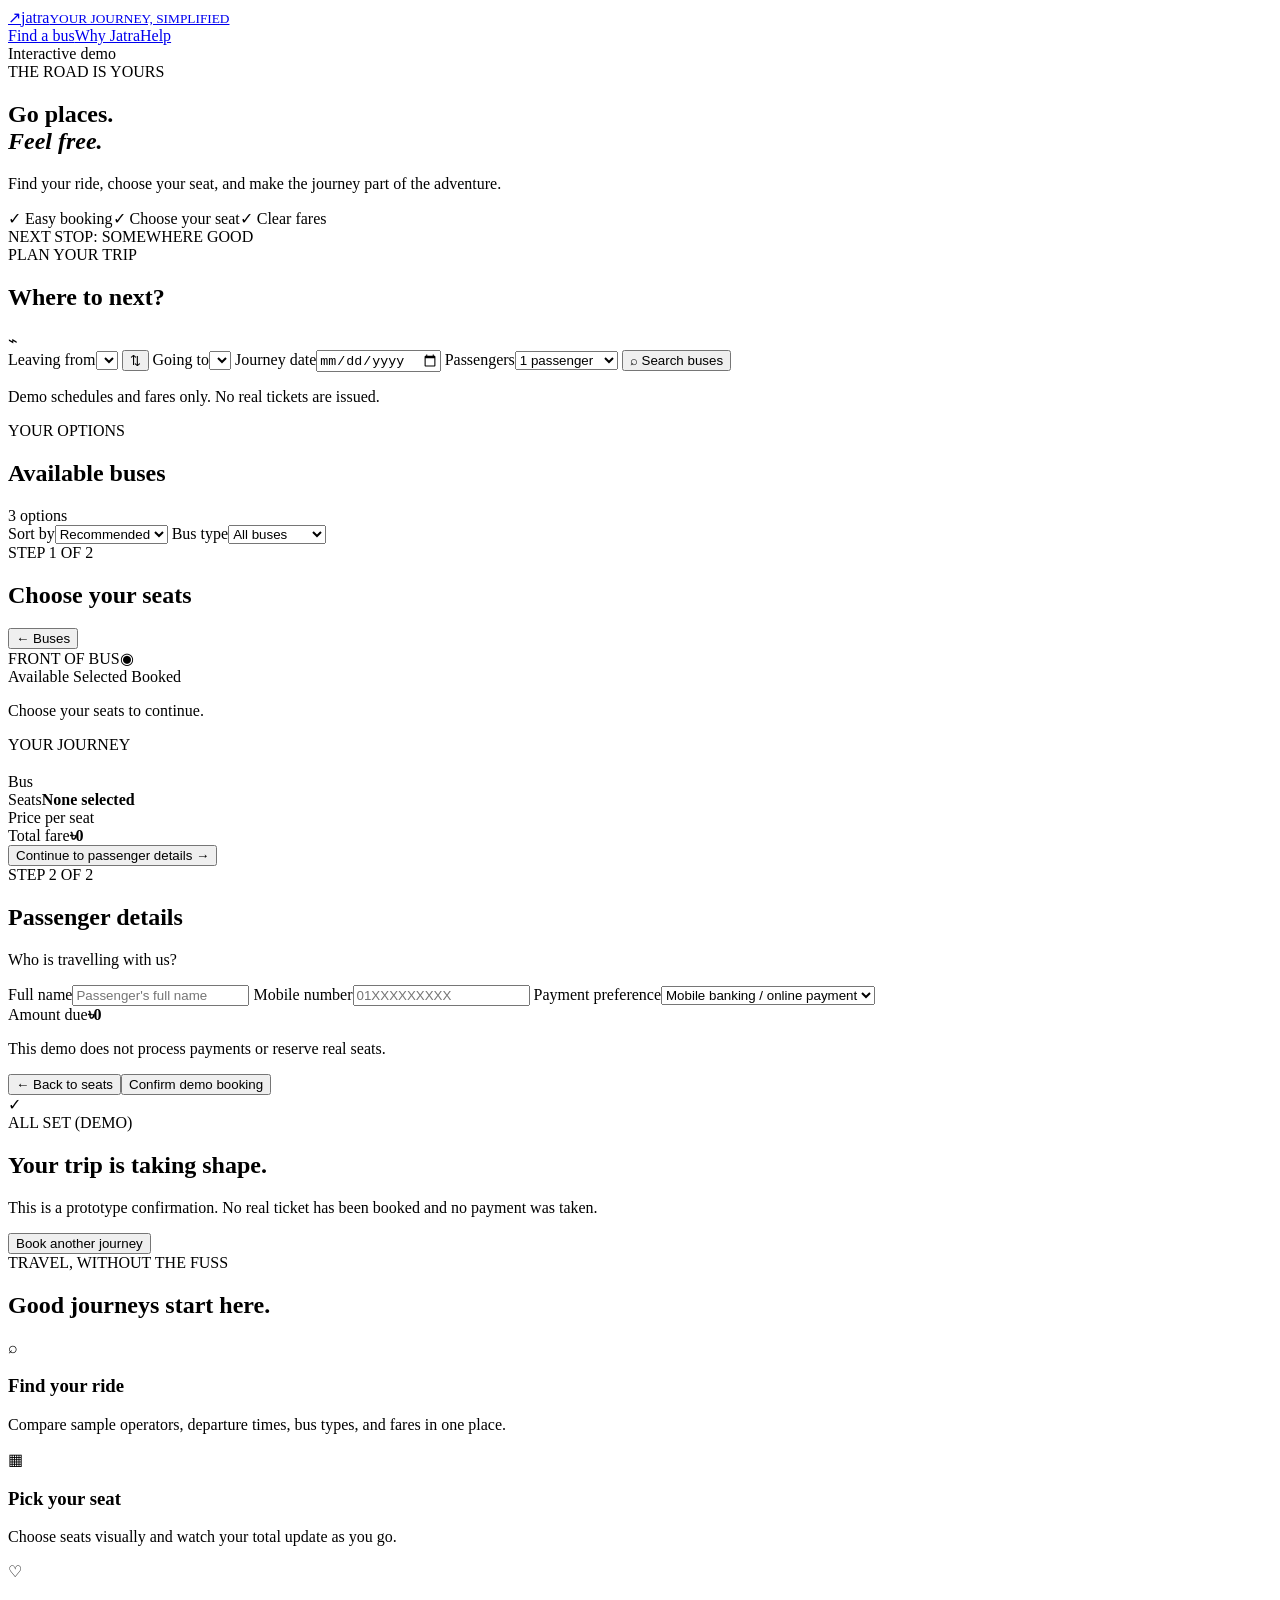
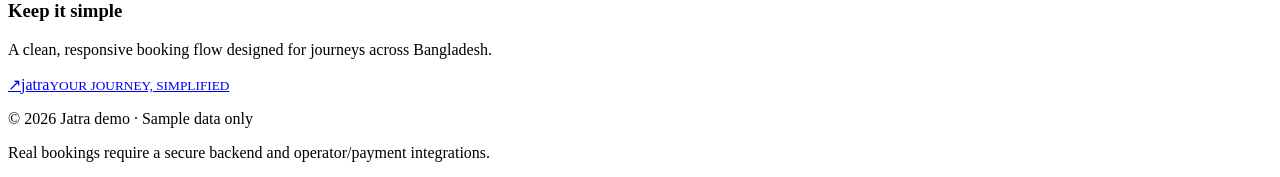
==== index.html @ 2f1dbddf "Add Jatra bus booking homepage" ====
<!doctype html>
<html lang="en">
<head>
  <meta charset="utf-8" />
  <meta name="viewport" content="width=device-width, initial-scale=1" />
  <meta name="theme-color" content="#102e40" />
  <meta name="description" content="Jatra is an interactive Bangladesh bus booking demo. Search routes, choose seats and calculate fares." />
  <title>Jatra — Bus Booking</title>
  <link rel="stylesheet" href="styles.css" />
</head>
<body>
  <header class="topbar">
    <a class="brand" href="#"><span class="brand-mark">↗</span><span>jatra<small>YOUR JOURNEY, SIMPLIFIED</small></span></a>
    <nav><a href="#search">Find a bus</a><a href="#why">Why Jatra</a><a href="#help">Help</a></nav>
    <span class="demo-pill">Interactive demo</span>
  </header>
  <main>
    <section class="hero">
      <div class="hero-copy">
        <span class="eyebrow">THE ROAD IS YOURS</span>
        <h1>Go places.<br><em>Feel free.</em></h1>
        <p>Find your ride, choose your seat, and make the journey part of the adventure.</p>
        <div class="hero-points"><span>✓ Easy booking</span><span>✓ Choose your seat</span><span>✓ Clear fares</span></div>
      </div>
      <div class="hero-art" role="img" aria-label="Illustration of a coach travelling through green hills">
        <div class="sun"></div><div class="hill hill-back"></div><div class="hill hill-front"></div>
        <div class="road"></div><div class="bus-art"><div class="bus-window"></div><div class="bus-window"></div><div class="bus-window"></div><div class="bus-wheel wheel-a"></div><div class="bus-wheel wheel-b"></div></div>
        <span class="art-label">NEXT STOP: SOMEWHERE GOOD</span>
      </div>
    </section>

    <section class="search-panel panel" id="search">
      <div class="section-heading"><div><span class="eyebrow">PLAN YOUR TRIP</span><h2>Where to next?</h2></div><span class="heading-icon">⌁</span></div>
      <form id="search-form" class="search-grid">
        <label>Leaving from<select id="origin" required></select></label>
        <button class="swap" id="swap" type="button" aria-label="Swap origin and destination">⇅</button>
        <label>Going to<select id="destination" required></select></label>
        <label>Journey date<input id="date" type="date" required /></label>
        <label>Passengers<select id="passengers"><option value="1">1 passenger</option><option value="2">2 passengers</option><option value="3">3 passengers</option><option value="4">4 passengers</option></select></label>
        <button class="primary search-button" type="submit">⌕ <span>Search buses</span></button>
      </form>
      <p class="fineprint">Demo schedules and fares only. No real tickets are issued.</p>
      <p class="error" id="search-error" aria-live="polite"></p>
    </section>

    <section id="results-section" class="results-section hidden">
      <div class="section-heading"><div><span class="eyebrow">YOUR OPTIONS</span><h2>Available buses</h2><p id="route-summary" class="muted"></p></div><span class="result-count" id="result-count">3 options</span></div>
      <div class="filters panel">
        <label>Sort by<select id="sort"><option value="recommended">Recommended</option><option value="price">Lowest price</option><option value="departure">Departure time</option></select></label>
        <label>Bus type<select id="filter"><option value="all">All buses</option><option value="ac">AC only</option><option value="nonac">Non-AC only</option></select></label>
      </div>
      <div id="bus-list" class="bus-list"></div>
    </section>

    <section id="booking-section" class="booking-layout hidden">
      <div class="panel seat-panel">
        <div class="section-heading"><div><span class="eyebrow">STEP 1 OF 2</span><h2>Choose your seats</h2><p id="selected-bus-subtitle" class="muted"></p></div><button id="back-results" class="text-button" type="button">← Buses</button></div>
        <div class="driver-row"><span>FRONT OF BUS</span><span class="steering">◉</span></div>
        <div id="seat-map" class="seat-map"></div>
        <div class="seat-legend"><span><i class="available"></i> Available</span><span><i class="chosen"></i> Selected</span><span><i class="occupied"></i> Booked</span></div>
        <p class="muted small" id="seat-instruction">Choose your seats to continue.</p>
        <p class="error" id="seat-error" aria-live="polite"></p>
      </div>
      <aside class="panel summary-panel">
        <span class="eyebrow">YOUR JOURNEY</span><h3 id="summary-route"></h3><p id="summary-date" class="muted"></p>
        <div class="summary-line"><span>Bus</span><strong id="summary-bus"></strong></div>
        <div class="summary-line"><span>Seats</span><strong id="summary-seats">None selected</strong></div>
        <div class="summary-line"><span>Price per seat</span><strong id="summary-price"></strong></div>
        <div class="total-line"><span>Total fare</span><strong id="summary-total">৳0</strong></div>
        <button id="continue" class="primary full" type="button">Continue to passenger details →</button>
      </aside>
    </section>

    <section id="passenger-section" class="panel passenger-panel hidden">
      <div class="section-heading"><div><span class="eyebrow">STEP 2 OF 2</span><h2>Passenger details</h2><p class="muted">Who is travelling with us?</p></div></div>
      <form id="passenger-form" class="passenger-form">
        <label>Full name<input id="full-name" autocomplete="name" placeholder="Passenger's full name" required minlength="2" /></label>
        <label>Mobile number<input id="phone" inputmode="tel" autocomplete="tel" placeholder="01XXXXXXXXX" required /></label>
        <label>Payment preference<select id="payment"><option>Mobile banking / online payment</option><option>Pay at bus counter</option></select></label>
        <div class="checkout-total"><span>Amount due</span><strong id="checkout-total">৳0</strong></div>
        <p class="fineprint">This demo does not process payments or reserve real seats.</p>
        <p class="error" id="passenger-error" aria-live="polite"></p>
        <div class="button-row"><button type="button" id="back-seats" class="secondary">← Back to seats</button><button class="primary" type="submit">Confirm demo booking</button></div>
      </form>
    </section>

    <section id="confirmation" class="panel confirmation hidden" aria-live="polite">
      <div class="success-mark">✓</div><span class="eyebrow">ALL SET (DEMO)</span><h2>Your trip is taking shape.</h2><p class="muted">This is a prototype confirmation. No real ticket has been booked and no payment was taken.</p>
      <div id="confirmation-details" class="confirmation-details"></div>
      <button id="new-booking" class="primary full" type="button">Book another journey</button>
    </section>

    <section class="why-section" id="why"><span class="eyebrow">TRAVEL, WITHOUT THE FUSS</span><h2>Good journeys start here.</h2><div class="feature-grid"><article><span class="feature-icon">⌕</span><h3>Find your ride</h3><p>Compare sample operators, departure times, bus types, and fares in one place.</p></article><article><span class="feature-icon">▦</span><h3>Pick your seat</h3><p>Choose seats visually and watch your total update as you go.</p></article><article><span class="feature-icon">♡</span><h3>Keep it simple</h3><p>A clean, responsive booking flow designed for journeys across Bangladesh.</p></article></div></section>
  </main>
  <footer id="help"><a class="brand footer-brand" href="#"><span class="brand-mark">↗</span><span>jatra<small>YOUR JOURNEY, SIMPLIFIED</small></span></a><p>© 2026 Jatra demo · Sample data only</p><p class="muted">Real bookings require a secure backend and operator/payment integrations.</p></footer>
  <script src="app.js"></script>
</body>
</html>
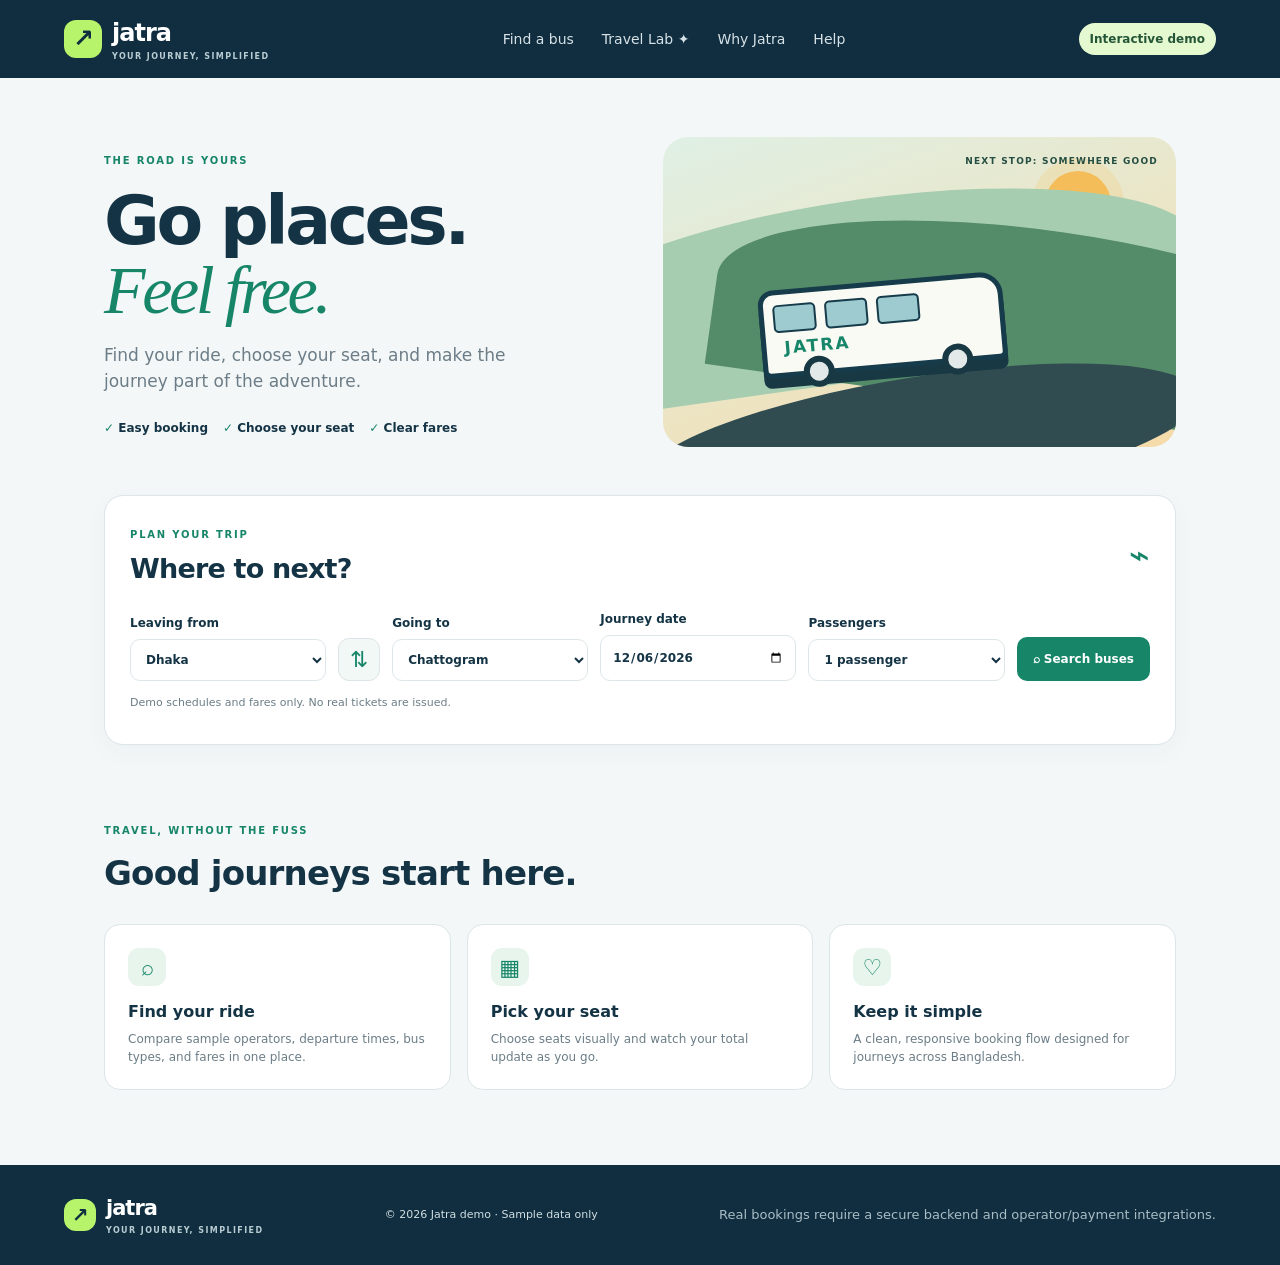
==== commit d245bcb3: "Link bus booking to Jatra Travel Lab mini apps" ====
--- a/index.html
+++ b/index.html
@@ -11,7 +11,7 @@
 <body>
   <header class="topbar">
     <a class="brand" href="#"><span class="brand-mark">↗</span><span>jatra<small>YOUR JOURNEY, SIMPLIFIED</small></span></a>
-    <nav><a href="#search">Find a bus</a><a href="#why">Why Jatra</a><a href="#help">Help</a></nav>
+    <nav><a href="#search">Find a bus</a><a href="apps.html">Travel Lab ✦</a><a href="#why">Why Jatra</a><a href="#help">Help</a></nav>
     <span class="demo-pill">Interactive demo</span>
   </header>
   <main>
--- a/styles.css
+++ b/styles.css
@@ -0,0 +1,4 @@
+:root{--ink:#143445;--deep:#102e40;--green:#b7f36b;--teal:#168568;--muted:#6c7d87;--line:#dce5e8;--paper:#fff;--bg:#f3f7f8;--red:#b63838}*{box-sizing:border-box}html{scroll-behavior:smooth}body{margin:0;background:var(--bg);color:var(--ink);font-family:Inter,ui-sans-serif,system-ui,-apple-system,BlinkMacSystemFont,"Segoe UI",sans-serif;line-height:1.5}button,input,select{font:inherit}button{cursor:pointer}.topbar{min-height:78px;display:flex;align-items:center;justify-content:space-between;padding:12px max(5vw,22px);background:var(--deep);color:white;gap:24px}.brand{display:flex;align-items:center;gap:10px;text-decoration:none;color:white;font-weight:850;font-size:24px;letter-spacing:-1px}.brand small{display:block;font-size:8px;letter-spacing:1.4px;color:#b9cdd3;font-weight:650}.brand-mark{display:grid;place-items:center;width:38px;height:38px;border-radius:12px;background:var(--green);color:var(--deep);font-size:25px}.topbar nav{display:flex;gap:28px}.topbar nav a{color:#d7e2e6;text-decoration:none;font-size:14px}.demo-pill,.result-count{font-size:12px;background:#e5f9d1;color:#235536;padding:7px 11px;border-radius:999px;font-weight:750}main{max-width:1120px;margin:auto;padding:34px 24px 60px}.hero{display:grid;grid-template-columns:1fr 1fr;align-items:center;gap:45px;padding:25px 0 48px}.eyebrow{font-size:10px;font-weight:850;letter-spacing:1.8px;color:var(--teal)}h1{font-size:clamp(42px,6vw,68px);line-height:1.02;letter-spacing:-3.4px;margin:15px 0 18px}h1 em{font-family:Georgia,serif;font-weight:500;color:var(--teal)}.hero-copy>p{color:var(--muted);max-width:440px;font-size:17px}.hero-points{display:flex;gap:15px;flex-wrap:wrap;margin-top:25px;font-size:12px;font-weight:700}.hero-points span:first-letter{color:var(--teal)}.hero-art{height:310px;border-radius:25px;position:relative;overflow:hidden;background:linear-gradient(160deg,#dff0e5,#f6dba9);isolation:isolate}.sun{position:absolute;right:65px;top:34px;width:66px;height:66px;border-radius:50%;background:#f5bd59;box-shadow:0 0 0 13px #f5bd5933}.hill{position:absolute;bottom:68px;width:130%;height:180px;border-radius:50% 50% 0 0}.hill-back{background:#a7cdb0;left:-25%;transform:rotate(-8deg)}.hill-front{background:#548b69;left:10%;bottom:36px;transform:rotate(8deg)}.road{position:absolute;bottom:-55px;left:-5%;width:110%;height:125px;background:#314c51;transform:rotate(-9deg);border-radius:50%}.bus-art{position:absolute;z-index:2;left:19%;bottom:78px;width:245px;height:88px;background:#f9faf4;border:5px solid #163c4b;border-radius:15px 23px 8px 8px;transform:rotate(-5deg);box-shadow:0 10px 0 #183944}.bus-art:before{content:"JATRA";position:absolute;left:18px;bottom:12px;color:#168568;font-size:17px;font-weight:900;letter-spacing:2px}.bus-window{display:inline-block;width:43px;height:28px;margin:10px 0 0 9px;border-radius:5px;background:#9ecbd0;border:2px solid #163c4b}.bus-wheel{position:absolute;bottom:-17px;width:31px;height:31px;border:6px solid #183944;background:#e3e9e8;border-radius:50%}.wheel-a{left:35px}.wheel-b{right:30px}.art-label{position:absolute;z-index:3;right:18px;top:18px;font-size:9px;letter-spacing:1.2px;font-weight:850;color:#254e43}.panel{background:var(--paper);border:1px solid var(--line);border-radius:19px;padding:25px;box-shadow:0 8px 26px #173f4b08}.search-panel{position:relative}.section-heading{display:flex;align-items:center;justify-content:space-between;gap:15px;margin-bottom:20px}.section-heading h2,.why-section h2,.confirmation h2{margin:4px 0 0;font-size:27px;letter-spacing:-.8px}.heading-icon{font-size:35px;color:var(--teal)}.search-grid{display:grid;grid-template-columns:1fr 42px 1fr 1fr 1fr auto;gap:12px;align-items:end}.search-grid label,.filters label,.passenger-form label{display:flex;flex-direction:column;gap:7px;font-size:12px;font-weight:750}.input, input,select{min-width:0}.search-grid input,.search-grid select,.filters select,.passenger-form input,.passenger-form select{width:100%;border:1px solid var(--line);border-radius:10px;padding:12px 11px;background:#fff;color:var(--ink);outline-color:var(--teal)}.swap{height:43px;width:42px;border:1px solid var(--line);background:#f2f8f6;border-radius:11px;color:var(--teal);font-size:22px}.primary,.secondary{border:0;border-radius:10px;padding:12px 16px;font-weight:800;font-size:12px;white-space:nowrap}.primary{background:var(--deep);color:white;transition:transform .15s,background .15s}.primary:hover{background:var(--teal);transform:translateY(-1px)}.secondary{background:#eaf1f2;color:var(--ink)}.search-button{height:44px;background:var(--teal)}.fineprint{font-size:11px;color:var(--muted);margin:14px 0 0}.error{font-size:12px;color:var(--red);margin:8px 0 0;min-height:0}.hidden{display:none!important}.results-section,.booking-layout,.passenger-panel,.confirmation{margin-top:34px}.results-section>.section-heading{margin-bottom:18px}.muted{color:var(--muted);font-size:13px;margin:4px 0}.filters{display:flex;gap:18px;padding:15px 18px;margin-bottom:14px}.filters label{min-width:170px}.filters select{padding:9px}.bus-list{display:grid;gap:12px}.bus-card{display:grid;grid-template-columns:1fr auto;gap:25px;align-items:center;background:white;border:1px solid var(--line);border-radius:16px;padding:20px}.bus-top{display:flex;align-items:center;gap:12px}.operator-mark{display:grid;place-items:center;width:43px;height:43px;border-radius:12px;background:#e8f5ed;color:var(--teal);font-size:20px}.bus-name{font-weight:850;font-size:15px}.tag{display:inline-block;margin-left:8px;padding:3px 7px;border-radius:5px;background:#f1f7e9;color:#4a7132;font-size:9px;font-weight:800}.bus-type{font-size:11px;color:var(--muted);margin-top:2px}.times{display:flex;align-items:center;gap:25px;margin:20px 0 0 55px}.time-block strong{display:block;font-size:15px}.time-block small{display:block;color:var(--muted);font-size:10px}.duration{font-size:10px;color:var(--muted);position:relative;border-bottom:1px solid #b8c9cd;padding-bottom:5px;min-width:65px;text-align:center}.bus-action{text-align:right;display:grid;gap:13px;justify-items:end}.fare{font-size:22px;font-weight:900;letter-spacing:-.5px}.fare small{display:block;font-size:10px;color:var(--muted);font-weight:500;letter-spacing:0}.booking-layout{display:grid;grid-template-columns:1.3fr .7fr;gap:20px;align-items:start}.seat-panel .section-heading{align-items:flex-start}.text-button{border:0;background:none;color:var(--teal);font-weight:800;font-size:12px}.driver-row{display:flex;justify-content:space-between;align-items:center;max-width:310px;margin:10px auto 14px;padding:12px 15px;border:1px solid var(--line);border-radius:12px;background:#f6faf9;font-size:9px;letter-spacing:1px;color:var(--muted)}.steering{font-size:20px;color:var(--teal)}.seat-map{display:grid;gap:9px;max-width:310px;margin:0 auto}.seat-row{display:grid;grid-template-columns:1fr 1fr 24px 1fr 1fr;gap:9px}.seat{height:42px;border-radius:8px;border:1px solid #a9c9b8;background:#eef8f0;color:#216747;font-size:11px;font-weight:800}.seat.selected{background:var(--teal);border-color:var(--teal);color:white;box-shadow:0 0 0 3px #16856822}.seat.occupied{background:#e5e9ea;border-color:#d7dfe1;color:#98a5aa;cursor:not-allowed;text-decoration:line-through}.seat-legend{display:flex;justify-content:center;gap:18px;flex-wrap:wrap;margin-top:20px;font-size:10px;color:var(--muted)}.seat-legend span{display:flex;align-items:center;gap:6px}.seat-legend i{width:12px;height:12px;border-radius:4px;display:inline-block;background:#eef8f0;border:1px solid #a9c9b8}.seat-legend i.chosen{background:var(--teal)}.seat-legend i.occupied{background:#e5e9ea;border-color:#d7dfe1}.small{text-align:center;font-size:11px;margin-top:13px}.summary-panel{position:sticky;top:20px}.summary-panel h3{font-size:22px;margin:8px 0 2px}.summary-line,.total-line{display:flex;justify-content:space-between;gap:15px;padding:13px 0;border-bottom:1px solid var(--line);font-size:12px}.summary-line strong{text-align:right}.total-line{margin:6px 0 15px;border-bottom:0;font-weight:800;font-size:14px}.total-line strong{font-size:22px}.full{width:100%}.passenger-panel{max-width:780px;margin-left:auto;margin-right:auto}.passenger-form{display:grid;grid-template-columns:1fr 1fr;gap:18px}.checkout-total{display:flex;justify-content:space-between;align-items:center;background:#f2f8f6;padding:14px;border-radius:10px;font-size:13px;font-weight:750}.checkout-total strong{font-size:22px}.passenger-form>.fineprint,.passenger-form>.error,.button-row{grid-column:1/-1}.button-row{display:flex;justify-content:space-between;gap:12px}.confirmation{max-width:660px;margin-left:auto;margin-right:auto;text-align:center}.success-mark{margin:0 auto 15px;width:54px;height:54px;border-radius:50%;display:grid;place-items:center;background:#e4f8d4;color:#397e3b;font-size:28px;font-weight:900}.confirmation>p{max-width:460px;margin:10px auto 20px}.confirmation-details{margin:22px 0;text-align:left;border-top:1px solid var(--line)}.detail-row{display:flex;justify-content:space-between;gap:18px;padding:11px 0;border-bottom:1px solid var(--line);font-size:12px}.detail-row strong{text-align:right;overflow-wrap:anywhere}.why-section{padding:72px 0 15px}.why-section h2{font-size:34px;margin:7px 0 25px}.feature-grid{display:grid;grid-template-columns:repeat(3,1fr);gap:16px}.feature-grid article{padding:23px;border:1px solid var(--line);background:white;border-radius:16px}.feature-icon{display:grid;place-items:center;width:38px;height:38px;border-radius:11px;background:#e8f5ed;color:var(--teal);font-size:22px}.feature-grid h3{font-size:16px;margin:14px 0 6px}.feature-grid p{font-size:12px;color:var(--muted);margin:0}footer{background:var(--deep);color:white;padding:28px max(5vw,22px);display:flex;align-items:center;justify-content:space-between;gap:20px;flex-wrap:wrap}footer p{font-size:11px;margin:0;color:#d1dfe2}.footer-brand{font-size:21px}.footer-brand .brand-mark{width:32px;height:32px;font-size:20px}footer .muted{color:#aabdc4}
+@media(max-width:900px){.search-grid{grid-template-columns:1fr 42px 1fr}.search-grid label:nth-of-type(3){grid-column:1/2}.search-grid label:nth-of-type(4){grid-column:3/4}.search-button{grid-column:1/-1}.hero{gap:25px}.booking-layout{grid-template-columns:1fr}.summary-panel{position:static}.bus-card{gap:12px}.times{gap:15px;margin-left:0}.topbar nav{gap:15px}}
+@media(max-width:620px){.topbar{padding:12px 18px;flex-wrap:wrap;gap:12px}.topbar nav{order:3;width:100%;justify-content:space-between}.demo-pill{font-size:10px}main{padding:18px 14px 40px}.hero{grid-template-columns:1fr;padding:18px 0 28px;gap:24px}.hero-art{height:245px}.bus-art{transform:scale(.85) rotate(-5deg);transform-origin:left bottom;left:13%;bottom:66px}.hero-points{gap:9px}.panel{padding:18px;border-radius:15px}.section-heading h2{font-size:24px}.search-grid{grid-template-columns:1fr 40px 1fr;gap:9px}.search-grid label:first-child{grid-column:1/3}.search-grid label:nth-of-type(2){grid-column:3/4;grid-row:1}.swap{grid-column:2;grid-row:2}.search-grid label:nth-of-type(3){grid-column:1/3;grid-row:2}.search-grid label:nth-of-type(4){grid-column:1/3}.search-grid label:nth-of-type(5){grid-column:3/4}.search-button{grid-column:1/-1}.bus-card{grid-template-columns:1fr;padding:16px}.bus-action{display:flex;align-items:center;justify-content:space-between;width:100%;text-align:left}.fare{font-size:20px}.times{gap:13px;justify-content:space-between}.time-block strong{font-size:13px}.duration{min-width:42px;font-size:9px}.filters{gap:10px}.filters label{min-width:0;flex:1}.booking-layout{gap:12px}.passenger-form{grid-template-columns:1fr}.passenger-form label,.checkout-total,.passenger-form .fineprint,.passenger-form .error,.button-row{grid-column:1}.button-row{flex-direction:column-reverse}.feature-grid{grid-template-columns:1fr}.why-section{padding-top:48px}footer{align-items:flex-start;flex-direction:column;gap:9px}.seat-map{max-width:290px}.seat-row{gap:6px}.seat{height:39px}}
+@media(prefers-reduced-motion:reduce){html{scroll-behavior:auto}*,*:before,*:after{transition:none!important}}
